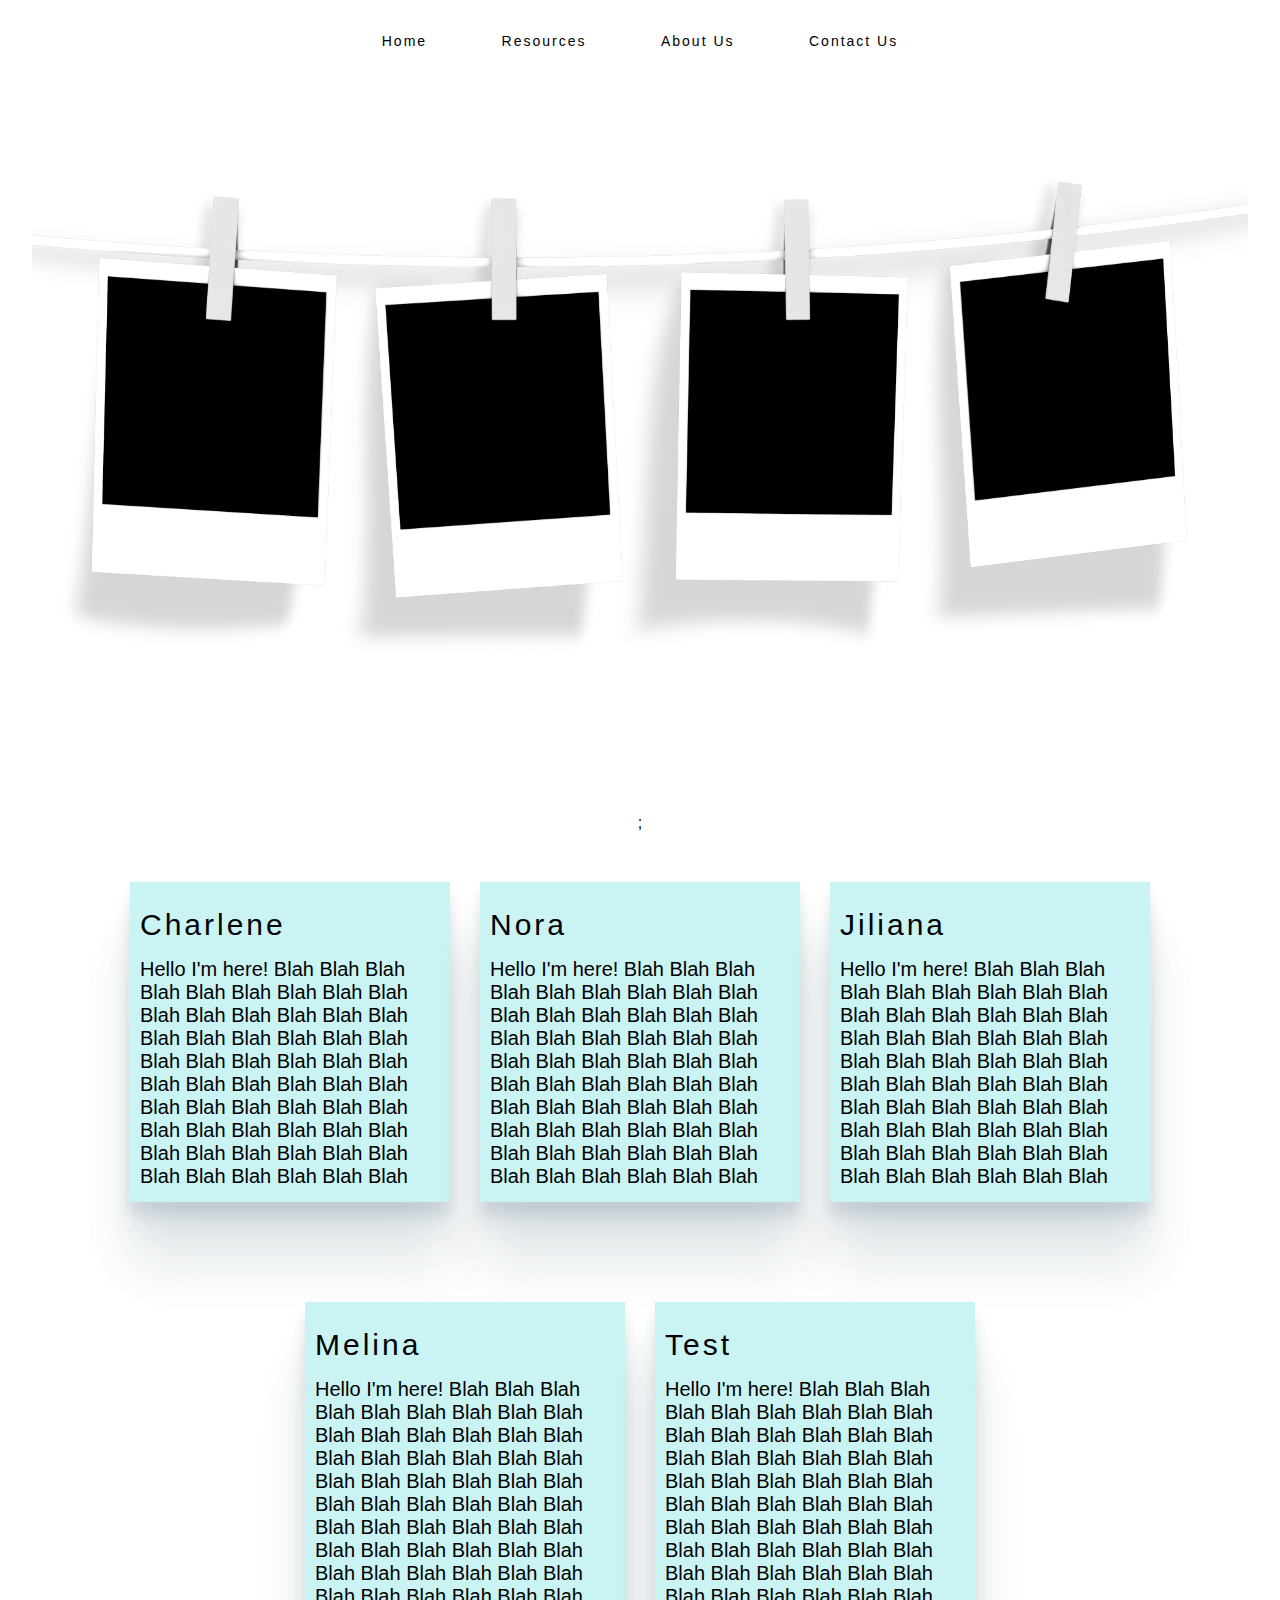
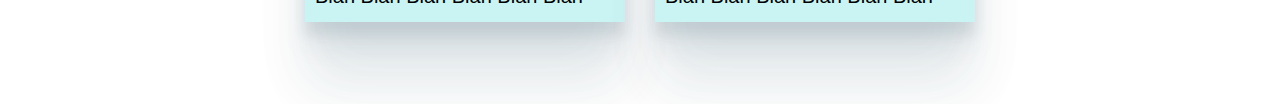
==== About_Us.html @ a0c2168c "Merge branch 'about_us' of https://github.com/cmiciano/you_see_mentalhealth into about_us" ====
<!DOCTYPE html>
<html lang="en">
  <head>
    <meta charset="utf-8">
    <meta http-equiv="X-UA-Compatible" content="IE=edge">
    <meta name="viewport" content="width=device-width, initial-scale=1">

    <title>Hello!</title>
    
    <!-- import the webpage's stylesheet -->
    <link rel="stylesheet" href="style.css">
    
    <!-- import the webpage's javascript file -->
    <script src="script.js" defer></script>
  </head>  
  <body>

    <div class = "nav">
      <a href = "Home.html">Home</a>
      <a href = "Resources.html">Resources</a>
      <a href = "About_Us.html">About Us</a>
      <a href = "Home.html">Contact Us</a>
    </div>
    
  <div class="bioColumnLayout">
    <div class="row">
      <img src="images/profilepic_polaroid.png" style="width:100%;height:764px;">;
    </div>
    <div class="row">
      <div class="smallpost resource" id="content">
        <p><span class = "bioName">Charlene</span></p>
         <p>
          <span class = "bioDescription">Hello I'm here! Blah Blah 
            Blah Blah Blah Blah
            Blah Blah Blah
            Blah Blah Blah
            Blah Blah Blah
            Blah Blah Blah
            Blah Blah Blah
            Blah Blah Blah
            Blah Blah Blah
            Blah Blah Blah
            Blah Blah Blah
            Blah Blah Blah
            Blah Blah Blah
            Blah Blah Blah
            Blah Blah Blah
            Blah Blah Blah
            Blah Blah Blah
            Blah Blah Blah
            Blah Blah Blah
          </span>
        </p>
   
      </div>
      <div class="smallpost resource" id="content">
        <p><span class = "bioName">Nora</span></p>

        <p>
          <span class = "bioDescription">Hello I'm here! Blah Blah 
            Blah Blah Blah Blah
            Blah Blah Blah
            Blah Blah Blah
            Blah Blah Blah
            Blah Blah Blah
            Blah Blah Blah
            Blah Blah Blah
            Blah Blah Blah
            Blah Blah Blah
            Blah Blah Blah
            Blah Blah Blah
            Blah Blah Blah
            Blah Blah Blah
            Blah Blah Blah
            Blah Blah Blah
            Blah Blah Blah
            Blah Blah Blah
            Blah Blah Blah
          </span>
        </p>
      </div>
      <div class="smallpost resource" id="content">
        <p><span class = "bioName">Jiliana</span></p>

        <p>
          <span class = "bioDescription">Hello I'm here! Blah Blah 
            Blah Blah Blah Blah
            Blah Blah Blah
            Blah Blah Blah
            Blah Blah Blah
            Blah Blah Blah
            Blah Blah Blah
            Blah Blah Blah
            Blah Blah Blah
            Blah Blah Blah
            Blah Blah Blah
            Blah Blah Blah
            Blah Blah Blah
            Blah Blah Blah
            Blah Blah Blah
            Blah Blah Blah
            Blah Blah Blah
            Blah Blah Blah
            Blah Blah Blah
          
          </span>
        </p>
      </div>
      <div class="smallpost resource" id="content">
        <p><span class = "bioName">Melina</span></p>

        <p>
          <span class = "bioDescription">Hello I'm here! Blah Blah 
            Blah Blah Blah Blah
            Blah Blah Blah
            Blah Blah Blah
            Blah Blah Blah
            Blah Blah Blah
            Blah Blah Blah
            Blah Blah Blah
            Blah Blah Blah
            Blah Blah Blah
            Blah Blah Blah
            Blah Blah Blah
            Blah Blah Blah
            Blah Blah Blah
            Blah Blah Blah
            Blah Blah Blah
            Blah Blah Blah
            Blah Blah Blah
            Blah Blah Blah
          </span>
        </p>
      </div>


      <div class="smallpost resource" id="content">
        <p><span class = "bioName">Test</span></p>

        <p>
          <span class = "bioDescription">Hello I'm here! Blah Blah 
            Blah Blah Blah Blah
            Blah Blah Blah
            Blah Blah Blah
            Blah Blah Blah
            Blah Blah Blah
            Blah Blah Blah
            Blah Blah Blah
            Blah Blah Blah
            Blah Blah Blah
            Blah Blah Blah
            Blah Blah Blah
            Blah Blah Blah
            Blah Blah Blah
            Blah Blah Blah
            Blah Blah Blah
            Blah Blah Blah
            Blah Blah Blah
            Blah Blah Blah
          </span>
        </p>
      </div>
    </div>


  </div>

    <!-- include the Glitch button to show what the webpage is about and
          to make it easier for folks to view source and remix -->
    <div class="glitchButton" style="position:fixed;top:20px;right:20px;"></div>
    <script src="https://button.glitch.me/button.js" defer></script>
  </body>
</html>
---- style.css ----
/* CSS files add styling rules to your content */

body {
    font-family: helvetica, arial, sans-serif;
    margin: 2em;
  }
  
  h1 {
    font-style: italic;
    color: #373fff;
  }
  
  .row {
    display: flex;
    flex-wrap: wrap;
    justify-content: center;
  }

  .smallpost {
    height: 300px;
    width: 300px;
    background-color: #CAF4F4;
    margin: 50px 15px;
    box-shadow: 0px 12px 12px rgba(28, 65, 84, 0.1), 0px 24px 24px rgba(28, 65, 84, 0.08), 0px 64px 48px rgba(28, 65, 84, 0.08), 0px 64px 64px rgba(28, 65, 84, 0.04);
  }

  .bigpost {
    height: 40vw;
    width: 40vw;
    background-color: #CAF4F4;
    margin: 50px 15px;
    box-shadow: 0px 12px 12px rgba(28, 65, 84, 0.1), 0px 24px 24px rgba(28, 65, 84, 0.08), 0px 64px 48px rgba(28, 65, 84, 0.08), 0px 64px 64px rgba(28, 65, 84, 0.04);
  }

  .nav {
    text-align: center;
    overflow: hidden;
    width:100%;
  }

  .nav a {
    text-align: center;
    padding: 14px 35px;
    color: black;
    text-decoration: none;
    font-size: 14px;
    letter-spacing: 2px;
  }

  .nav a:hover {
    color: #CAF4F4;
  }

  /* PostItMessage */

  #postItMessage {
    padding: 5% 10%;
    font-size: 24px;
    text-align: center;
    line-height: 2;
  }

  #messageBottom {
    text-align: center;
  }

  button {
    padding: 10px;
    margin-right: 15%;
    margin-left: 15%;
  }

  /* Resources */

  .resource {
    padding: 10px;
  }

  .resourceName {
    font-size: 30px;
    letter-spacing: 3px;
  }

  .resourceHeading {
    font-size: 20px;
    letter-spacing: 2px;
  }


  .bioName{
      font-size: 30px;
      letter-spacing: 3px;
      text-align: center;

  }

  .bioDescription {
      font-size: 20px;
  }

  .bioColumnLayout {
    display: flex;
    flex-wrap: wrap;
    justify-content: center;
  }
  
  .bioImage {
    width: 100%;
    height: 740px;
    
    background-repeat: no-repeat;
    background-position: center center;
    background-size: cover;
    opacity: 1;
    position: absolute;
    top: 60px;
    left: 61px;
    overflow: hidden;

  }

  #content {
    width: 300px; height: 300px;
    transition: all 1s ease-in-out;
  }
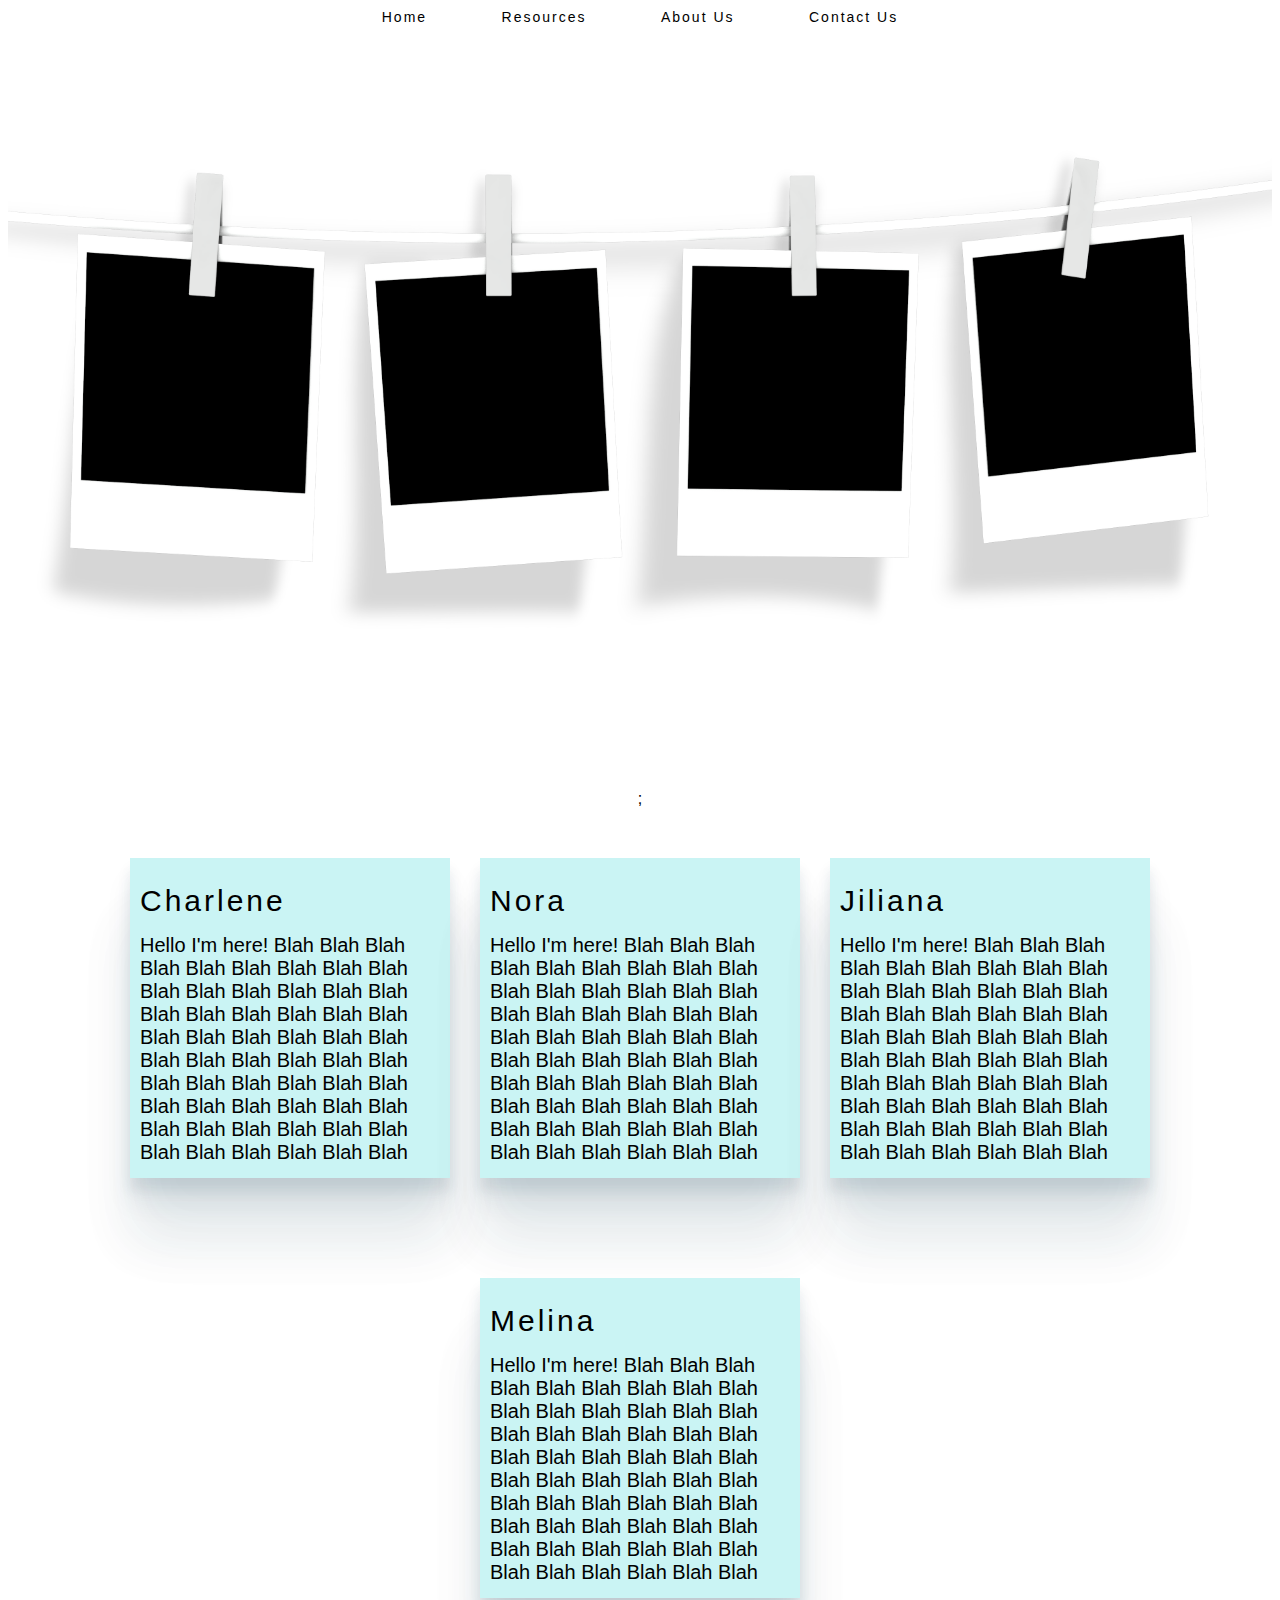
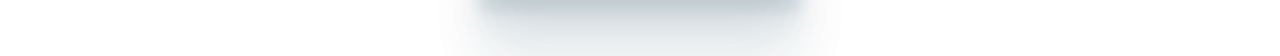
==== commit f5ae4613: "Merge pull request #13 from cmiciano/about_us" ====
--- a/About_Us.html
+++ b/About_Us.html
@@ -27,7 +27,7 @@
       <img src="images/profilepic_polaroid.png" style="width:100%;height:764px;">;
     </div>
     <div class="row">
-      <div class="smallpost resource" id="content">
+      <div class="smallpost resource" id="content1">
         <p><span class = "bioName">Charlene</span></p>
          <p>
           <span class = "bioDescription">Hello I'm here! Blah Blah 
@@ -53,7 +53,7 @@
         </p>
    
       </div>
-      <div class="smallpost resource" id="content">
+      <div class="smallpost resource" id="content2">
         <p><span class = "bioName">Nora</span></p>
 
         <p>
@@ -79,7 +79,7 @@
           </span>
         </p>
       </div>
-      <div class="smallpost resource" id="content">
+      <div class="smallpost resource" id="content3">
         <p><span class = "bioName">Jiliana</span></p>
 
         <p>
@@ -106,7 +106,7 @@
           </span>
         </p>
       </div>
-      <div class="smallpost resource" id="content">
+      <div class="smallpost resource" id="content4">
         <p><span class = "bioName">Melina</span></p>
 
         <p>
@@ -134,32 +134,7 @@
       </div>
 
 
-      <div class="smallpost resource" id="content">
-        <p><span class = "bioName">Test</span></p>
-
-        <p>
-          <span class = "bioDescription">Hello I'm here! Blah Blah 
-            Blah Blah Blah Blah
-            Blah Blah Blah
-            Blah Blah Blah
-            Blah Blah Blah
-            Blah Blah Blah
-            Blah Blah Blah
-            Blah Blah Blah
-            Blah Blah Blah
-            Blah Blah Blah
-            Blah Blah Blah
-            Blah Blah Blah
-            Blah Blah Blah
-            Blah Blah Blah
-            Blah Blah Blah
-            Blah Blah Blah
-            Blah Blah Blah
-            Blah Blah Blah
-            Blah Blah Blah
-          </span>
-        </p>
-      </div>
+      
     </div>
 
 
--- a/style.css
+++ b/style.css
@@ -2,7 +2,6 @@
 
 body {
     font-family: helvetica, arial, sans-serif;
-    margin: 2em;
   }
   
   h1 {
@@ -51,9 +50,28 @@
     color: #CAF4F4;
   }
 
+  /* Home */
+
+  .homePosts {
+    overflow: hidden;
+  }
+
+  .topicName {
+    font-size: 30px;
+    position: relative;
+    top: 35%;
+  }
+
+  #topicPost {
+    text-align: center;
+  }
+
   /* PostItMessage */
 
   #postItMessage {
+  	max-height: 70%;
+  	overflow-y: scroll;
+  	margin-bottom: 50px;
     padding: 5% 10%;
     font-size: 24px;
     text-align: center;
@@ -61,13 +79,38 @@
   }
 
   #messageBottom {
-    text-align: center;
+   text-align: center;
+
   }
 
+
   button {
+  	
+  	background-color: transparent;
+  	display: inline-block;
     padding: 10px;
     margin-right: 15%;
     margin-left: 15%;
+    border: 0.16em solid #223445;
+    box-sizing: border-box;
+    text-decoration: none;
+    text-transform: uppercase;
+    font-family: 'Roboto', sans-serif;
+    font-weight: 400;
+    color: #223445;
+    text-align: center;
+    transition: all 0.15s;
+    cursor: pointer;
+  }
+
+  button:hover {
+  	color: #798D97;
+  	border-color: #798D97;
+  }
+
+  button:active {
+  	color: #223445;
+  	border-color: #223445;
   }
 
   /* Resources */
@@ -119,8 +162,34 @@
 
   }
 
-  #content {
+
+  .smallpost:hover {
+    -ms-transform: scale(1.5); /* IE 9 */
+    -webkit-transform: scale(1.5); /* Safari 3-8 */
+    transform: scale(1.5); 
+  }
+  
+
+  #content1 {
     width: 300px; height: 300px;
     transition: all 1s ease-in-out;
   }
 
+
+  #content2 {
+    width: 300px; height: 300px;
+    transition: all 1s ease-in-out;
+  }
+
+
+  #content3 {
+    width: 300px; height: 300px;
+    transition: all 1s ease-in-out;
+  }
+
+
+  #content4 {
+    width: 300px; height: 300px;
+    transition: all 1s ease-in-out;
+  }
+
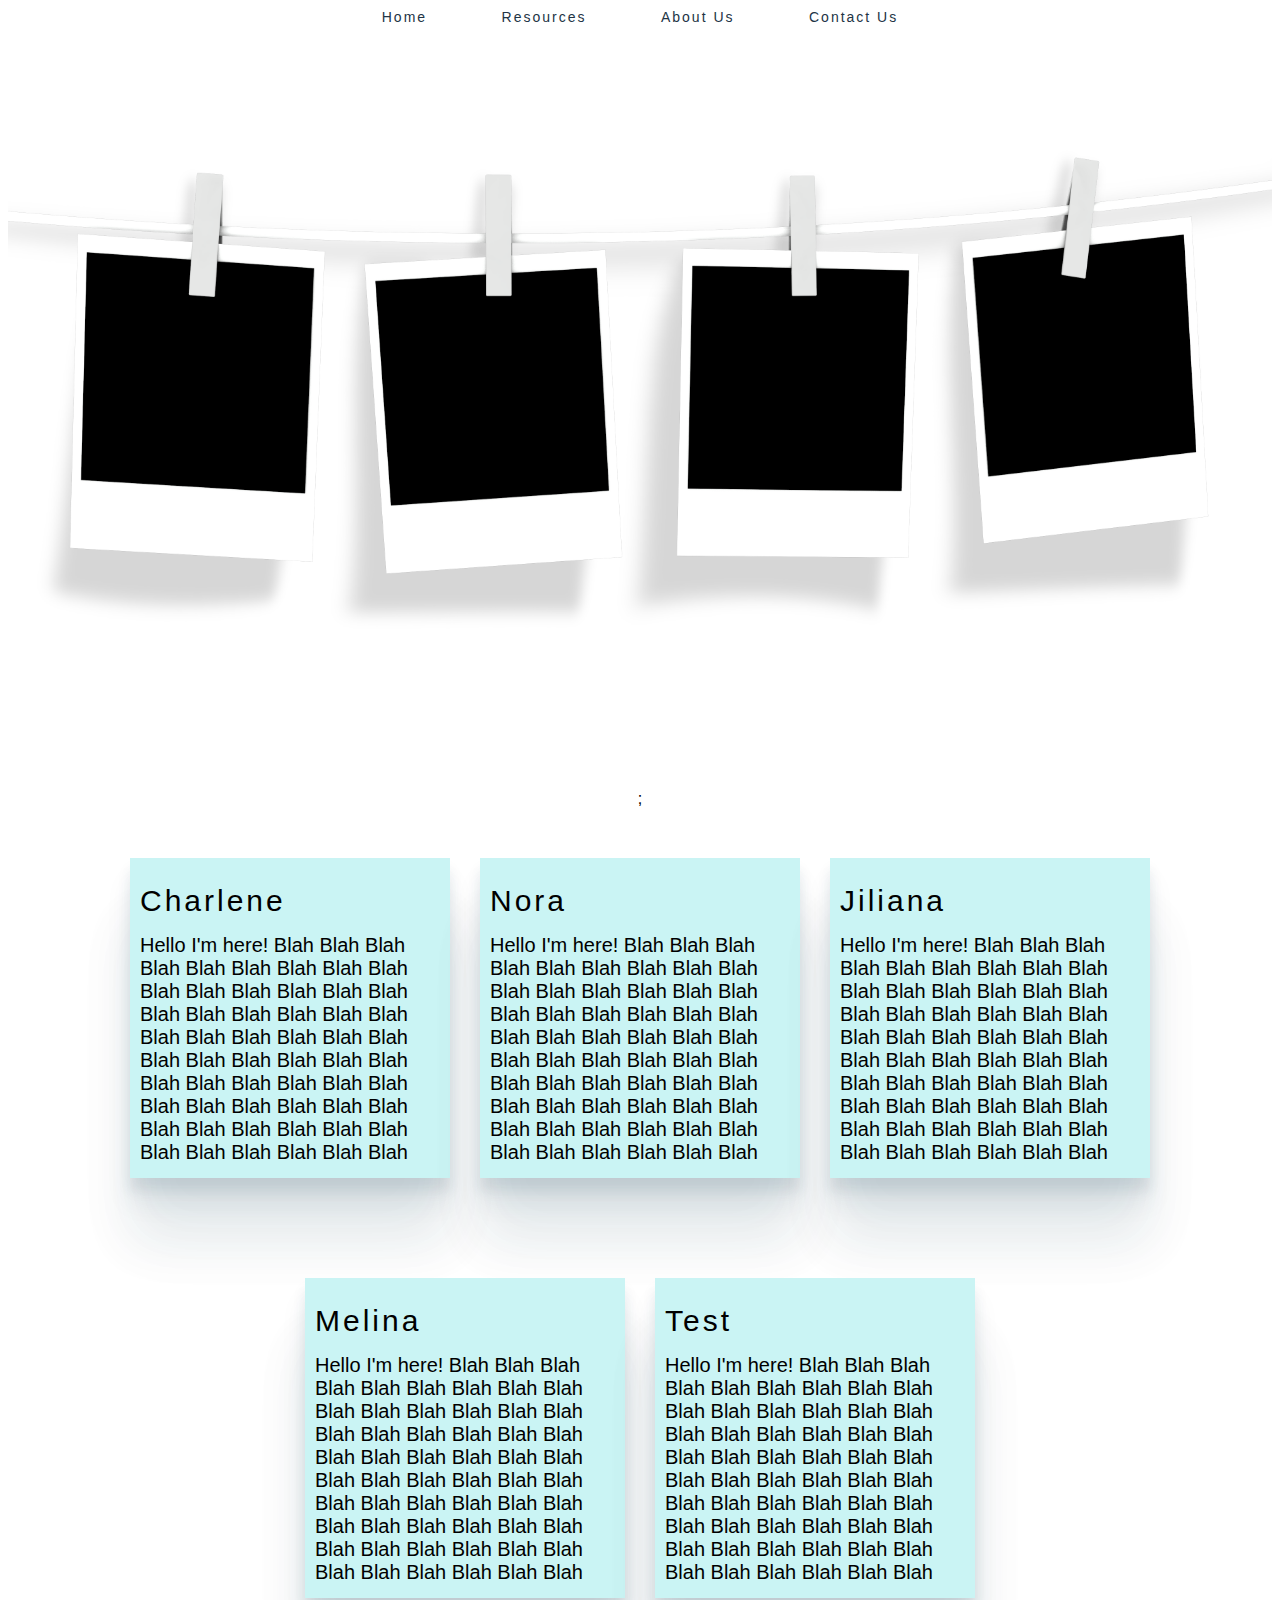
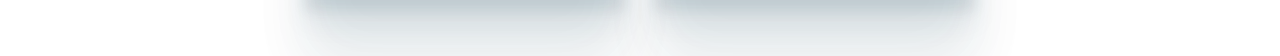
==== commit bfe941a9: "contact us button mailto" ====
--- a/About_Us.html
+++ b/About_Us.html
@@ -19,7 +19,7 @@
       <a href = "Home.html">Home</a>
       <a href = "Resources.html">Resources</a>
       <a href = "About_Us.html">About Us</a>
-      <a href = "Home.html">Contact Us</a>
+      <a class = "mailto" href="mailto:ysmentalhealthinitative@gmail.com">Contact Us</a>
     </div>
     
   <div class="bioColumnLayout">
@@ -27,7 +27,7 @@
       <img src="images/profilepic_polaroid.png" style="width:100%;height:764px;">;
     </div>
     <div class="row">
-      <div class="smallpost resource" id="content1">
+      <div class="smallpost resource" id="content">
         <p><span class = "bioName">Charlene</span></p>
          <p>
           <span class = "bioDescription">Hello I'm here! Blah Blah 
@@ -53,7 +53,7 @@
         </p>
    
       </div>
-      <div class="smallpost resource" id="content2">
+      <div class="smallpost resource" id="content">
         <p><span class = "bioName">Nora</span></p>
 
         <p>
@@ -79,7 +79,7 @@
           </span>
         </p>
       </div>
-      <div class="smallpost resource" id="content3">
+      <div class="smallpost resource" id="content">
         <p><span class = "bioName">Jiliana</span></p>
 
         <p>
@@ -106,7 +106,7 @@
           </span>
         </p>
       </div>
-      <div class="smallpost resource" id="content4">
+      <div class="smallpost resource" id="content">
         <p><span class = "bioName">Melina</span></p>
 
         <p>
@@ -134,7 +134,32 @@
       </div>
 
 
-      
+      <div class="smallpost resource" id="content">
+        <p><span class = "bioName">Test</span></p>
+
+        <p>
+          <span class = "bioDescription">Hello I'm here! Blah Blah 
+            Blah Blah Blah Blah
+            Blah Blah Blah
+            Blah Blah Blah
+            Blah Blah Blah
+            Blah Blah Blah
+            Blah Blah Blah
+            Blah Blah Blah
+            Blah Blah Blah
+            Blah Blah Blah
+            Blah Blah Blah
+            Blah Blah Blah
+            Blah Blah Blah
+            Blah Blah Blah
+            Blah Blah Blah
+            Blah Blah Blah
+            Blah Blah Blah
+            Blah Blah Blah
+            Blah Blah Blah
+          </span>
+        </p>
+      </div>
     </div>
 
 
--- a/style.css
+++ b/style.css
@@ -108,9 +108,13 @@
   	border-color: #798D97;
   }
 
-  button:active {
+  button:active, a:hover {
   	color: #223445;
   	border-color: #223445;
+  }
+
+  a:link, a:visited, a:active {
+  	color: #223445;
   }
 
   /* Resources */
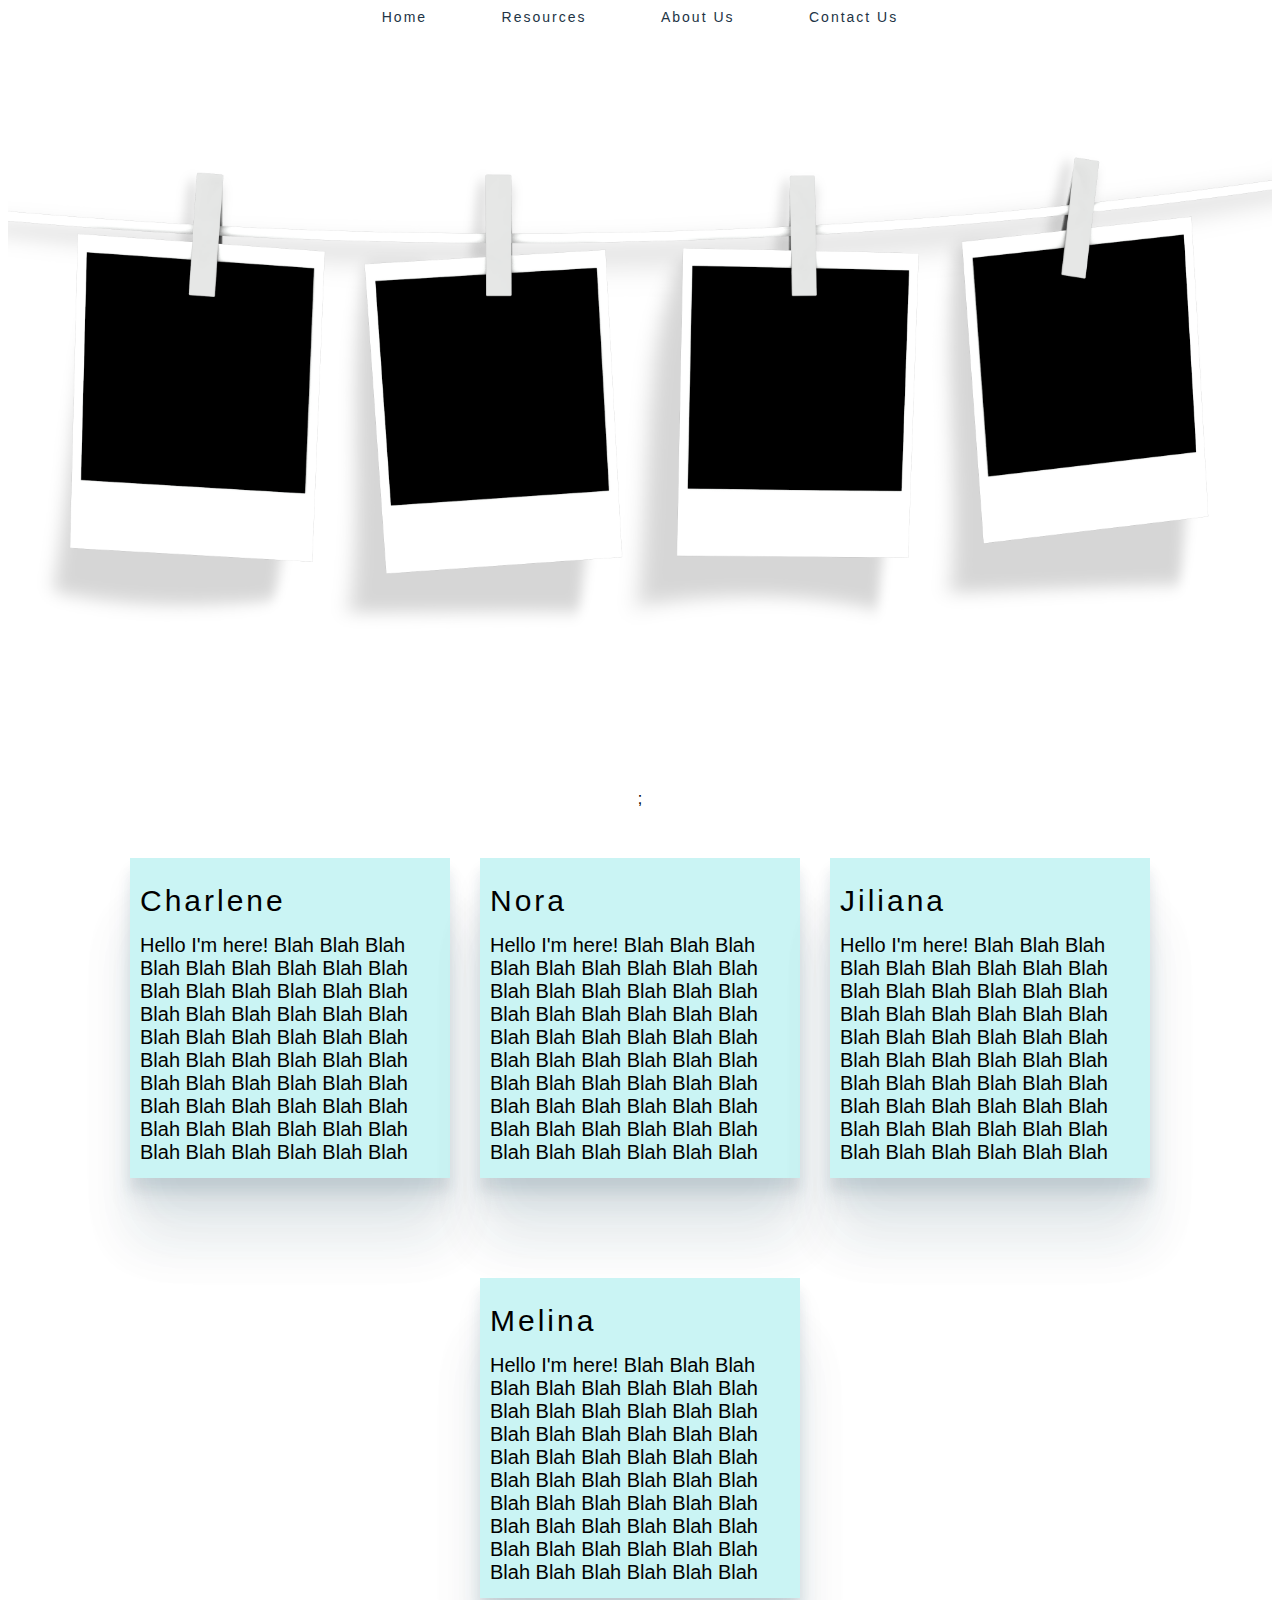
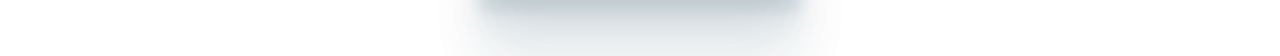
==== commit b3f199f8: "Merge branch 'main' into create_note" ====
--- a/About_Us.html
+++ b/About_Us.html
@@ -20,6 +20,7 @@
       <a href = "Resources.html">Resources</a>
       <a href = "About_Us.html">About Us</a>
       <a class = "mailto" href="mailto:ysmentalhealthinitative@gmail.com">Contact Us</a>
+
     </div>
     
   <div class="bioColumnLayout">
@@ -27,7 +28,9 @@
       <img src="images/profilepic_polaroid.png" style="width:100%;height:764px;">;
     </div>
     <div class="row">
-      <div class="smallpost resource" id="content">
+
+      <div class="smallpost resource" id="content1">
+
         <p><span class = "bioName">Charlene</span></p>
          <p>
           <span class = "bioDescription">Hello I'm here! Blah Blah 
@@ -53,7 +56,9 @@
         </p>
    
       </div>
-      <div class="smallpost resource" id="content">
+
+      <div class="smallpost resource" id="content2">
+
         <p><span class = "bioName">Nora</span></p>
 
         <p>
@@ -79,7 +84,9 @@
           </span>
         </p>
       </div>
-      <div class="smallpost resource" id="content">
+
+      <div class="smallpost resource" id="content3">
+
         <p><span class = "bioName">Jiliana</span></p>
 
         <p>
@@ -106,7 +113,9 @@
           </span>
         </p>
       </div>
-      <div class="smallpost resource" id="content">
+
+      <div class="smallpost resource" id="content4">
+
         <p><span class = "bioName">Melina</span></p>
 
         <p>
@@ -133,33 +142,7 @@
         </p>
       </div>
 
-
-      <div class="smallpost resource" id="content">
-        <p><span class = "bioName">Test</span></p>
-
-        <p>
-          <span class = "bioDescription">Hello I'm here! Blah Blah 
-            Blah Blah Blah Blah
-            Blah Blah Blah
-            Blah Blah Blah
-            Blah Blah Blah
-            Blah Blah Blah
-            Blah Blah Blah
-            Blah Blah Blah
-            Blah Blah Blah
-            Blah Blah Blah
-            Blah Blah Blah
-            Blah Blah Blah
-            Blah Blah Blah
-            Blah Blah Blah
-            Blah Blah Blah
-            Blah Blah Blah
-            Blah Blah Blah
-            Blah Blah Blah
-            Blah Blah Blah
-          </span>
-        </p>
-      </div>
+     
     </div>
 
 
--- a/style.css
+++ b/style.css
@@ -166,7 +166,6 @@
 
   }
 
-
   .smallpost:hover {
     -ms-transform: scale(1.5); /* IE 9 */
     -webkit-transform: scale(1.5); /* Safari 3-8 */
@@ -179,21 +178,7 @@
     transition: all 1s ease-in-out;
   }
 
-
-  #content2 {
     width: 300px; height: 300px;
     transition: all 1s ease-in-out;
   }
 
-
-  #content3 {
-    width: 300px; height: 300px;
-    transition: all 1s ease-in-out;
-  }
-
-
-  #content4 {
-    width: 300px; height: 300px;
-    transition: all 1s ease-in-out;
-  }
-
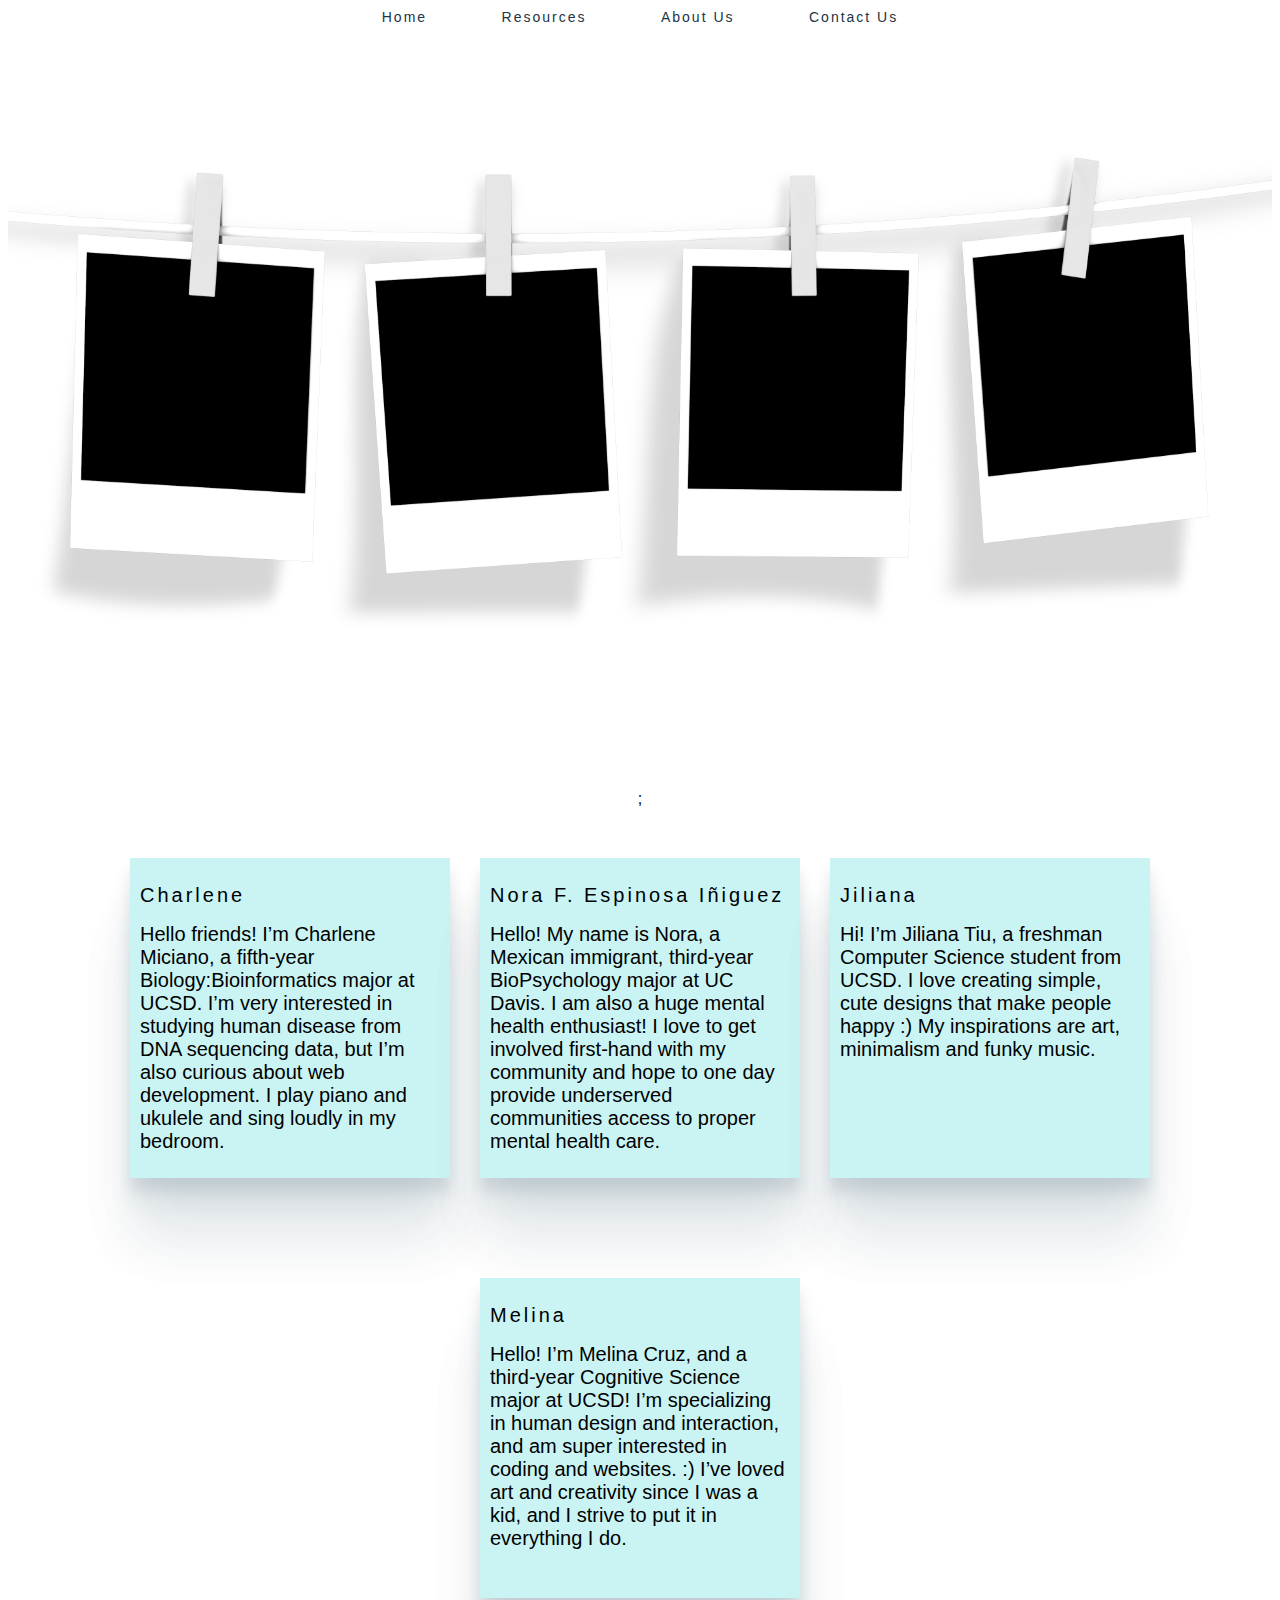
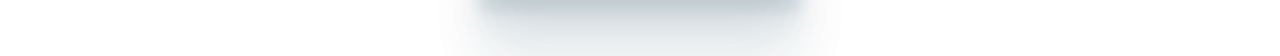
==== commit d1600c59: "add more bio" ====
--- a/About_Us.html
+++ b/About_Us.html
@@ -33,25 +33,10 @@
 
         <p><span class = "bioName">Charlene</span></p>
          <p>
-          <span class = "bioDescription">Hello I'm here! Blah Blah 
-            Blah Blah Blah Blah
-            Blah Blah Blah
-            Blah Blah Blah
-            Blah Blah Blah
-            Blah Blah Blah
-            Blah Blah Blah
-            Blah Blah Blah
-            Blah Blah Blah
-            Blah Blah Blah
-            Blah Blah Blah
-            Blah Blah Blah
-            Blah Blah Blah
-            Blah Blah Blah
-            Blah Blah Blah
-            Blah Blah Blah
-            Blah Blah Blah
-            Blah Blah Blah
-            Blah Blah Blah
+          <span class = "bioDescription">
+            Hello friends! I’m Charlene Miciano, a fifth-year Biology:Bioinformatics major at UCSD. 
+            I’m very interested in studying human disease from DNA sequencing data, but I’m also curious about web development.
+            I play piano and ukulele and sing loudly in my bedroom.
           </span>
         </p>
    
@@ -59,28 +44,13 @@
 
       <div class="smallpost resource" id="content2">
 
-        <p><span class = "bioName">Nora</span></p>
+        <p><span class = "bioName">Nora F. Espinosa Iñiguez</span></p>
 
         <p>
-          <span class = "bioDescription">Hello I'm here! Blah Blah 
-            Blah Blah Blah Blah
-            Blah Blah Blah
-            Blah Blah Blah
-            Blah Blah Blah
-            Blah Blah Blah
-            Blah Blah Blah
-            Blah Blah Blah
-            Blah Blah Blah
-            Blah Blah Blah
-            Blah Blah Blah
-            Blah Blah Blah
-            Blah Blah Blah
-            Blah Blah Blah
-            Blah Blah Blah
-            Blah Blah Blah
-            Blah Blah Blah
-            Blah Blah Blah
-            Blah Blah Blah
+          <span class = "bioDescription">
+            Hello! My name is Nora, a Mexican immigrant, third-year BioPsychology major at UC Davis. I am also a huge mental health enthusiast! I love to get involved first-hand with my community and hope to one day provide 
+            underserved communities access to proper mental health care. 
+
           </span>
         </p>
       </div>
@@ -90,25 +60,10 @@
         <p><span class = "bioName">Jiliana</span></p>
 
         <p>
-          <span class = "bioDescription">Hello I'm here! Blah Blah 
-            Blah Blah Blah Blah
-            Blah Blah Blah
-            Blah Blah Blah
-            Blah Blah Blah
-            Blah Blah Blah
-            Blah Blah Blah
-            Blah Blah Blah
-            Blah Blah Blah
-            Blah Blah Blah
-            Blah Blah Blah
-            Blah Blah Blah
-            Blah Blah Blah
-            Blah Blah Blah
-            Blah Blah Blah
-            Blah Blah Blah
-            Blah Blah Blah
-            Blah Blah Blah
-            Blah Blah Blah
+          <span class = "bioDescription">
+            Hi! I’m Jiliana Tiu, a freshman Computer Science student from UCSD.
+             I love creating simple, cute designs that make people happy :) 
+             My inspirations are art, minimalism and funky music. 
           
           </span>
         </p>
@@ -119,25 +74,11 @@
         <p><span class = "bioName">Melina</span></p>
 
         <p>
-          <span class = "bioDescription">Hello I'm here! Blah Blah 
-            Blah Blah Blah Blah
-            Blah Blah Blah
-            Blah Blah Blah
-            Blah Blah Blah
-            Blah Blah Blah
-            Blah Blah Blah
-            Blah Blah Blah
-            Blah Blah Blah
-            Blah Blah Blah
-            Blah Blah Blah
-            Blah Blah Blah
-            Blah Blah Blah
-            Blah Blah Blah
-            Blah Blah Blah
-            Blah Blah Blah
-            Blah Blah Blah
-            Blah Blah Blah
-            Blah Blah Blah
+          <span class = "bioDescription">
+            Hello! I’m Melina Cruz, and a third-year Cognitive Science major at UCSD! 
+            I’m specializing in human design and interaction, and am super interested in coding and websites. 
+            :) I’ve loved art and creativity since I was a kid, and I strive to put it in everything I do.
+
           </span>
         </p>
       </div>
--- a/style.css
+++ b/style.css
@@ -135,7 +135,7 @@
 
 
   .bioName{
-      font-size: 30px;
+      font-size: 20px;
       letter-spacing: 3px;
       text-align: center;
 
@@ -178,7 +178,4 @@
     transition: all 1s ease-in-out;
   }
 
-    width: 300px; height: 300px;
-    transition: all 1s ease-in-out;
-  }
 
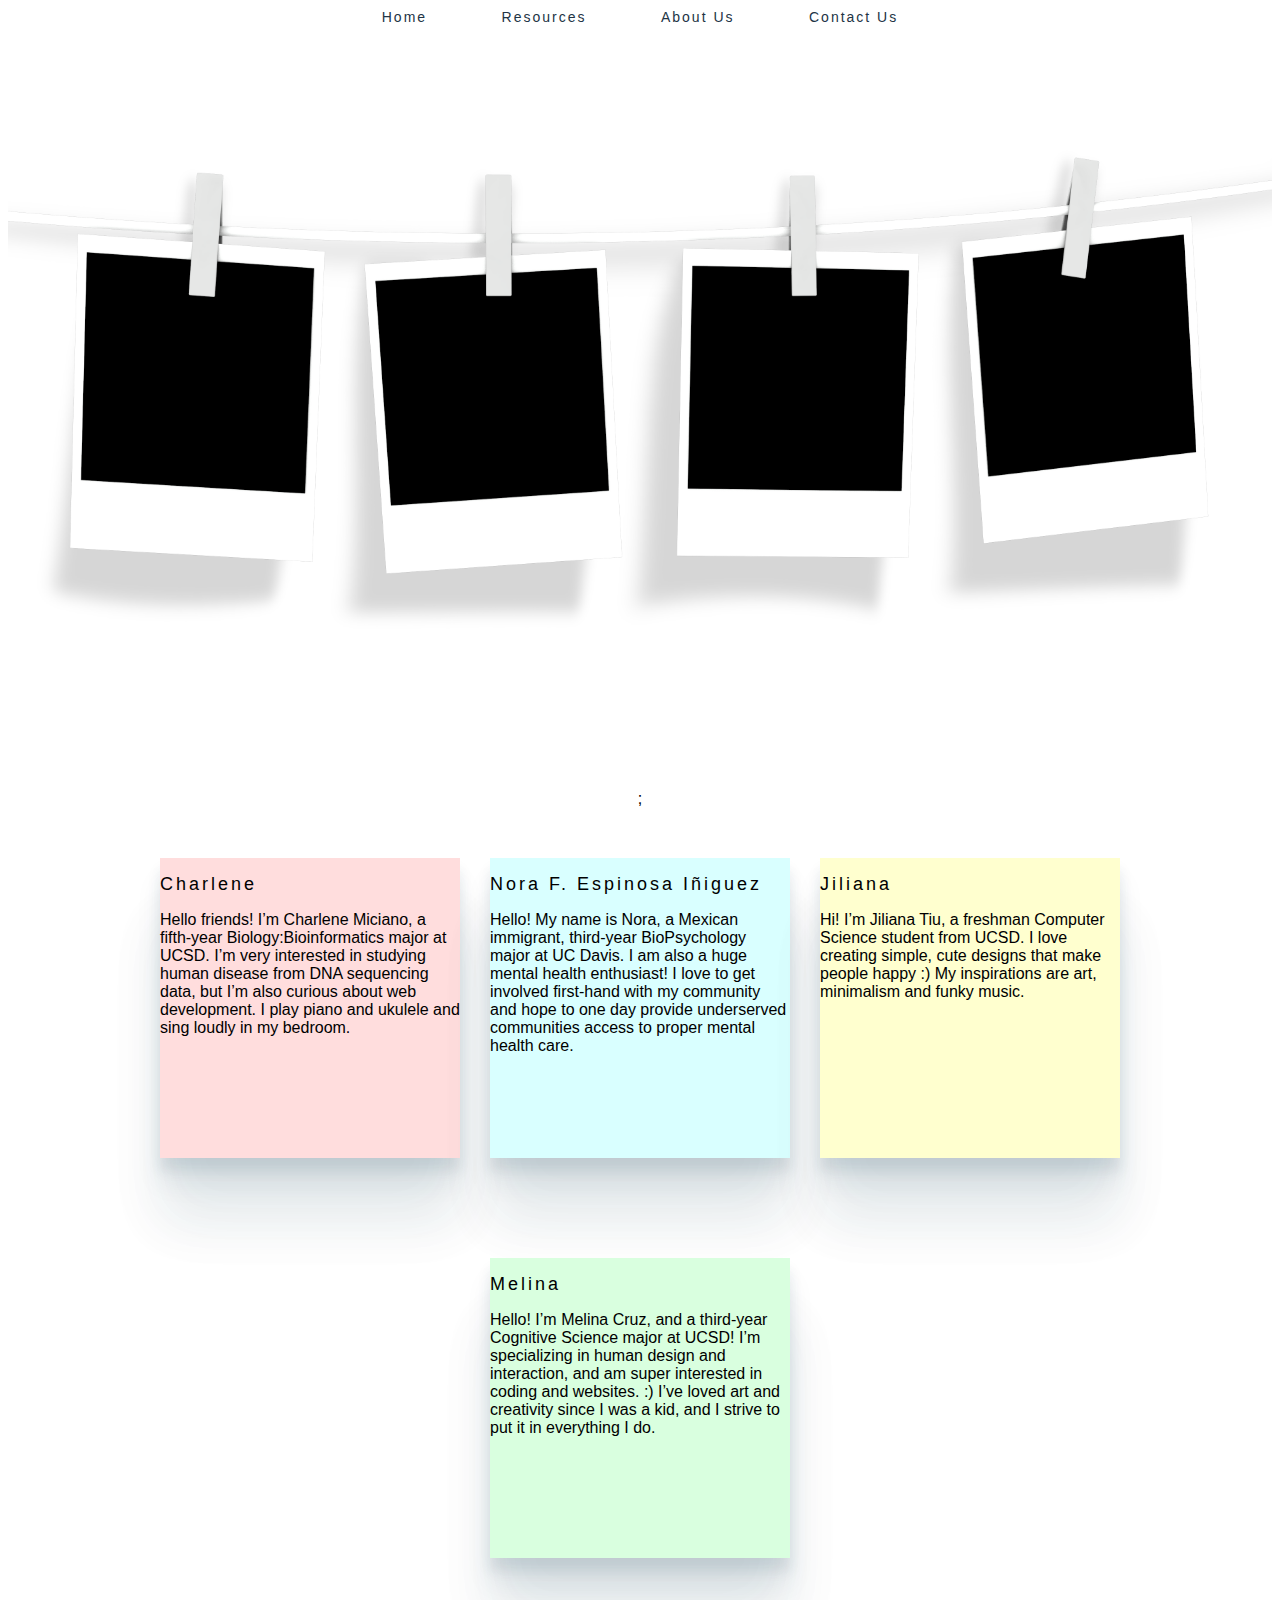
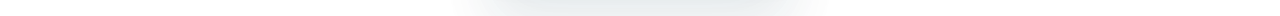
==== commit a8ca2301: "font size and about us color" ====
--- a/About_Us.html
+++ b/About_Us.html
@@ -29,7 +29,7 @@
     </div>
     <div class="row">
 
-      <div class="smallpost resource" id="content1">
+      <div class="smallpost resource;" style = "background-color: #FFDDDD;" id="content1">
 
         <p><span class = "bioName">Charlene</span></p>
          <p>
@@ -42,7 +42,7 @@
    
       </div>
 
-      <div class="smallpost resource" id="content2">
+      <div class="smallpost resource;" style = "background-color: #D9FFFF;" id="content2">
 
         <p><span class = "bioName">Nora F. Espinosa Iñiguez</span></p>
 
@@ -55,7 +55,7 @@
         </p>
       </div>
 
-      <div class="smallpost resource" id="content3">
+      <div class="smallpost resource;" style = "background-color: #FFFFCF;" id="content3">
 
         <p><span class = "bioName">Jiliana</span></p>
 
@@ -69,7 +69,7 @@
         </p>
       </div>
 
-      <div class="smallpost resource" id="content4">
+      <div class="smallpost resource;" style = "background-color: #D9FFDF;" id="content4">
 
         <p><span class = "bioName">Melina</span></p>
 
--- a/style.css
+++ b/style.css
@@ -1,7 +1,7 @@
 /* CSS files add styling rules to your content */
 
 body {
-    font-family: helvetica, arial, sans-serif;
+    font-family: 'Lucida Sans', 'Lucida Sans Regular', 'Lucida Grande', 'Lucida Sans Unicode', Geneva, Verdana, sans-serif
   }
   
   h1 {
@@ -124,25 +124,25 @@
   }
 
   .resourceName {
-    font-size: 30px;
+    font-size: 26px;
     letter-spacing: 3px;
   }
 
   .resourceHeading {
-    font-size: 20px;
+    font-size: 16px;
     letter-spacing: 2px;
   }
 
 
   .bioName{
-      font-size: 20px;
+      font-size: 18px;
       letter-spacing: 3px;
       text-align: center;
 
   }
 
   .bioDescription {
-      font-size: 20px;
+      font-size: 16px;
   }
 
   .bioColumnLayout {
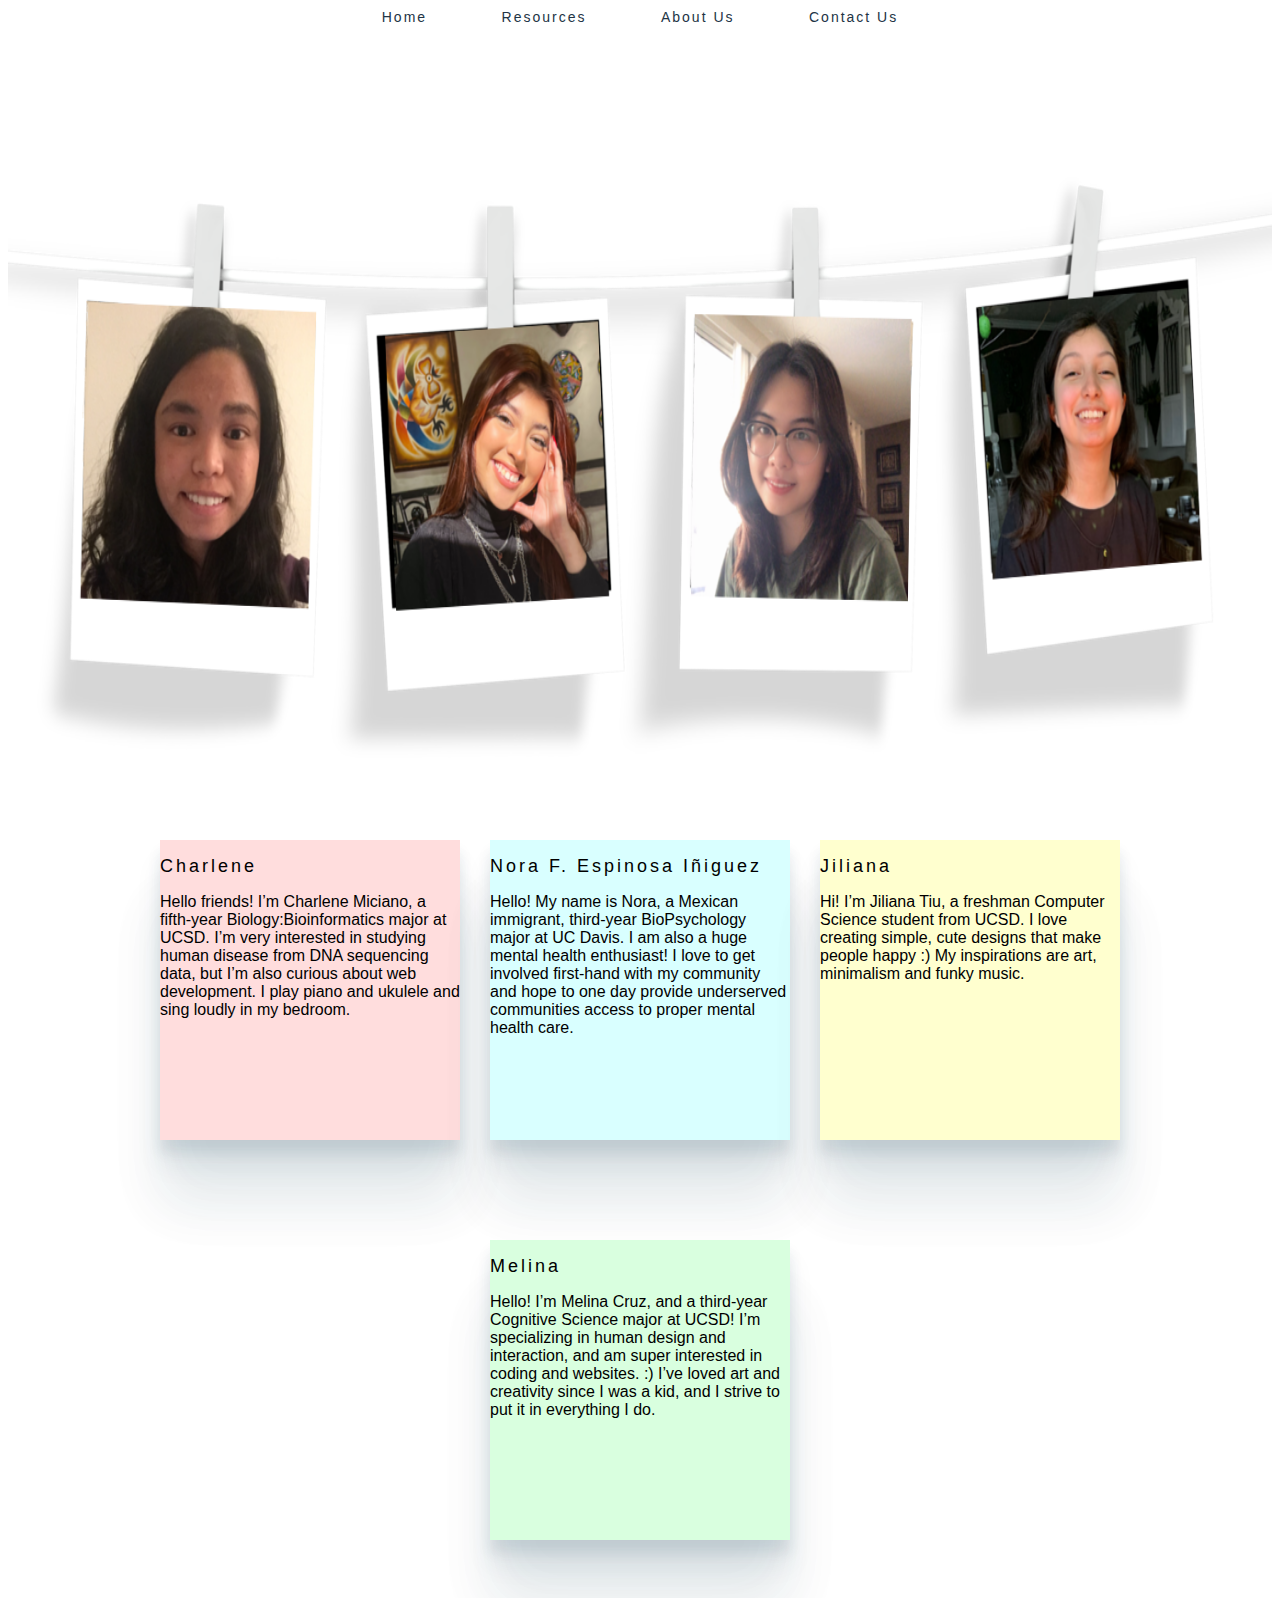
==== commit f2b4f2b2: "added polaroid and message content" ====
--- a/About_Us.html
+++ b/About_Us.html
@@ -25,7 +25,7 @@
     
   <div class="bioColumnLayout">
     <div class="row">
-      <img src="images/profilepic_polaroid.png" style="width:100%;height:764px;">;
+      <img src="images/edit_edit.png" style="width:100%;height:764px;">
     </div>
     <div class="row">
 
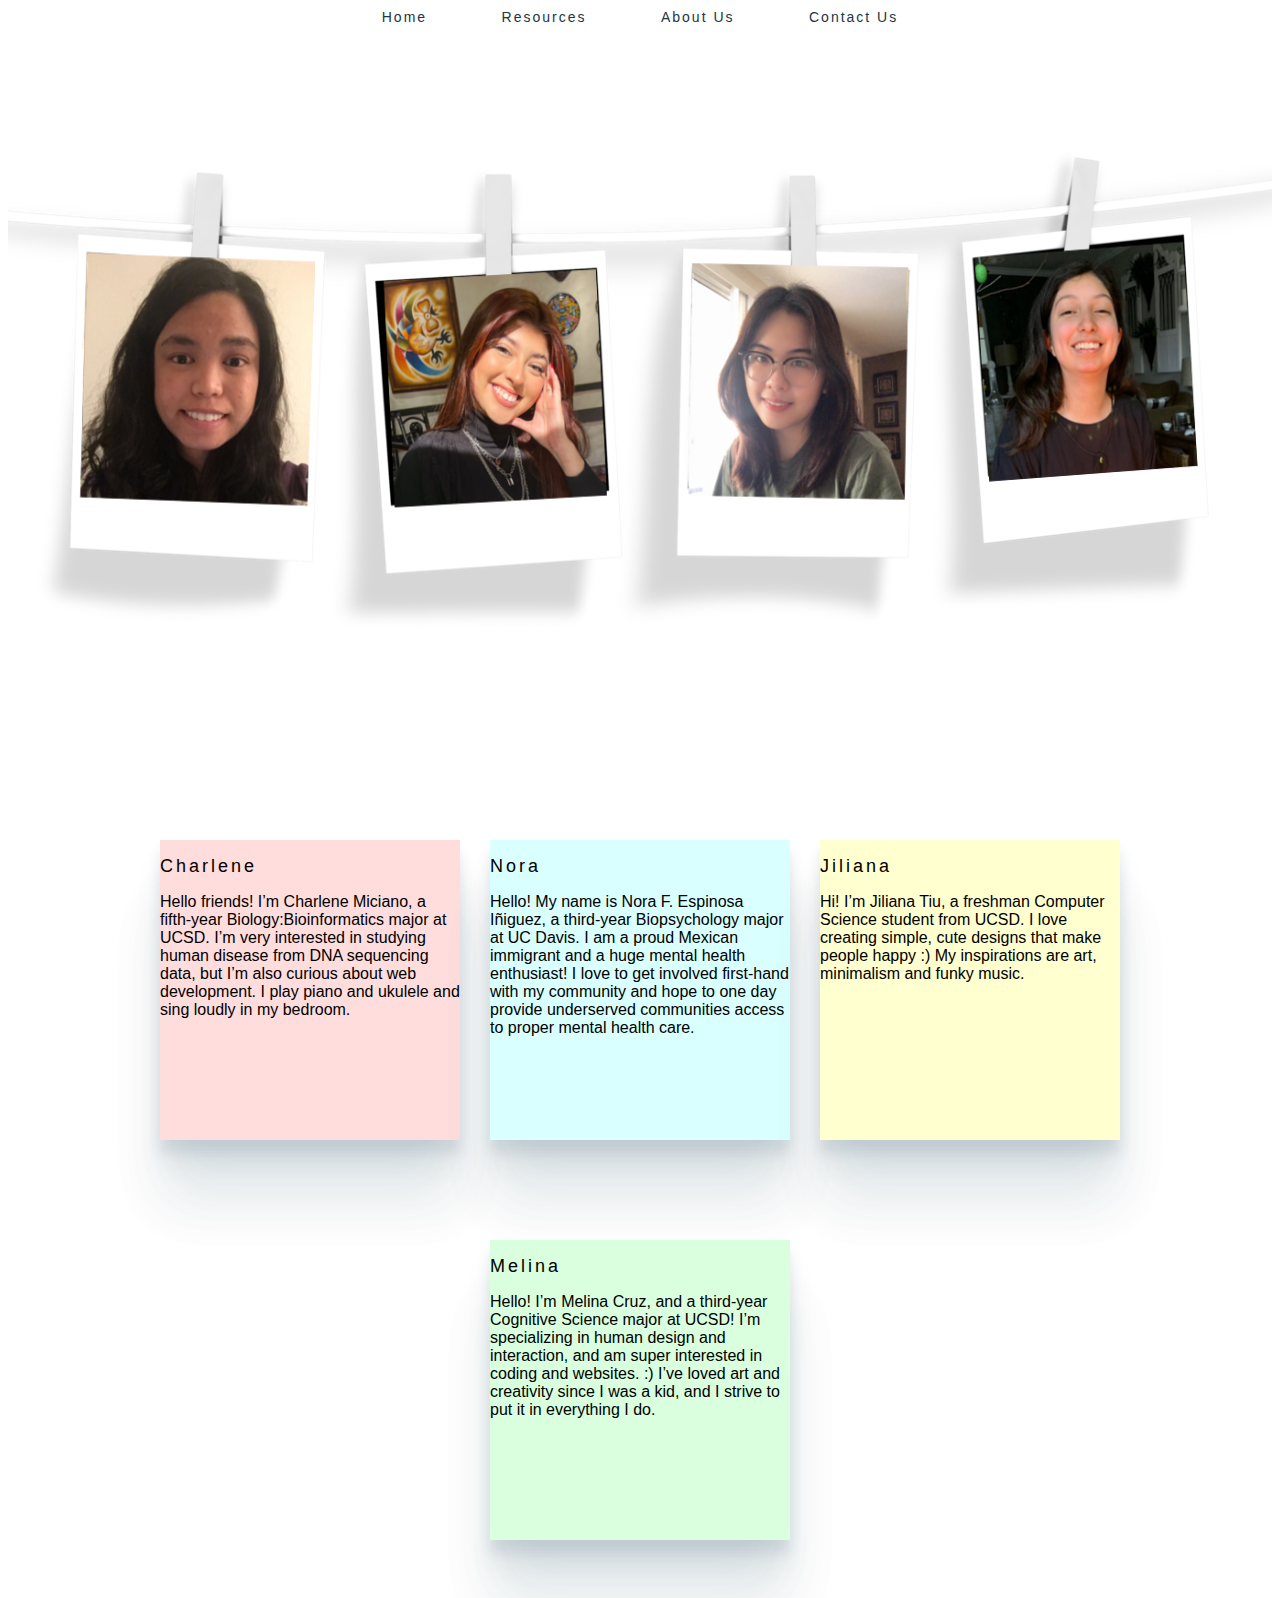
==== commit 503d7d31: "Merge 335627468f8c174529af3115ec0866c59eeb9c5d into 4f705012b62dc02bc705b4b9298e53e4f3f3af0d" ====
--- a/About_Us.html
+++ b/About_Us.html
@@ -5,7 +5,7 @@
     <meta http-equiv="X-UA-Compatible" content="IE=edge">
     <meta name="viewport" content="width=device-width, initial-scale=1">
 
-    <title>Hello!</title>
+    <title>About Us</title>
     
     <!-- import the webpage's stylesheet -->
     <link rel="stylesheet" href="style.css">
@@ -44,11 +44,11 @@
 
       <div class="smallpost resource;" style = "background-color: #D9FFFF;" id="content2">
 
-        <p><span class = "bioName">Nora F. Espinosa Iñiguez</span></p>
+        <p><span class = "bioName">Nora</span></p>
 
         <p>
           <span class = "bioDescription">
-            Hello! My name is Nora, a Mexican immigrant, third-year BioPsychology major at UC Davis. I am also a huge mental health enthusiast! I love to get involved first-hand with my community and hope to one day provide 
+            Hello! My name is Nora F. Espinosa Iñiguez, a third-year Biopsychology major at UC Davis. I am a proud Mexican immigrant and a huge mental health enthusiast! I love to get involved first-hand with my community and hope to one day provide 
             underserved communities access to proper mental health care. 
 
           </span>
--- a/style.css
+++ b/style.css
@@ -178,4 +178,39 @@
     transition: all 1s ease-in-out;
   }
 
-
+/* Popup container - can be anything you want */
+.resource {
+  position: relative;
+  display: inline-block;
+  cursor: pointer;
+  -webkit-user-select: none;
+  -moz-user-select: none;
+  -ms-user-select: none;
+  user-select: none;
+}
+
+/* The actual popup */
+.resource .popuptext {
+  visibility: hidden;
+  width: 160px;
+  background-color: #555;
+  color: #fff;
+  text-align: center;
+  border-radius: 6px;
+  padding: 8px 0;
+  position: absolute;
+  z-index: 1;
+  bottom: 125%;
+  left: 50%;
+  margin-left: -80px;
+}
+
+/* Toggle this class - hide and show the popup */
+.resource .show {
+  visibility: visible;
+  -webkit-animation: fadeIn 1s;
+  animation: fadeIn 1s;
+}
+.popup.active{
+color: red;
+}
